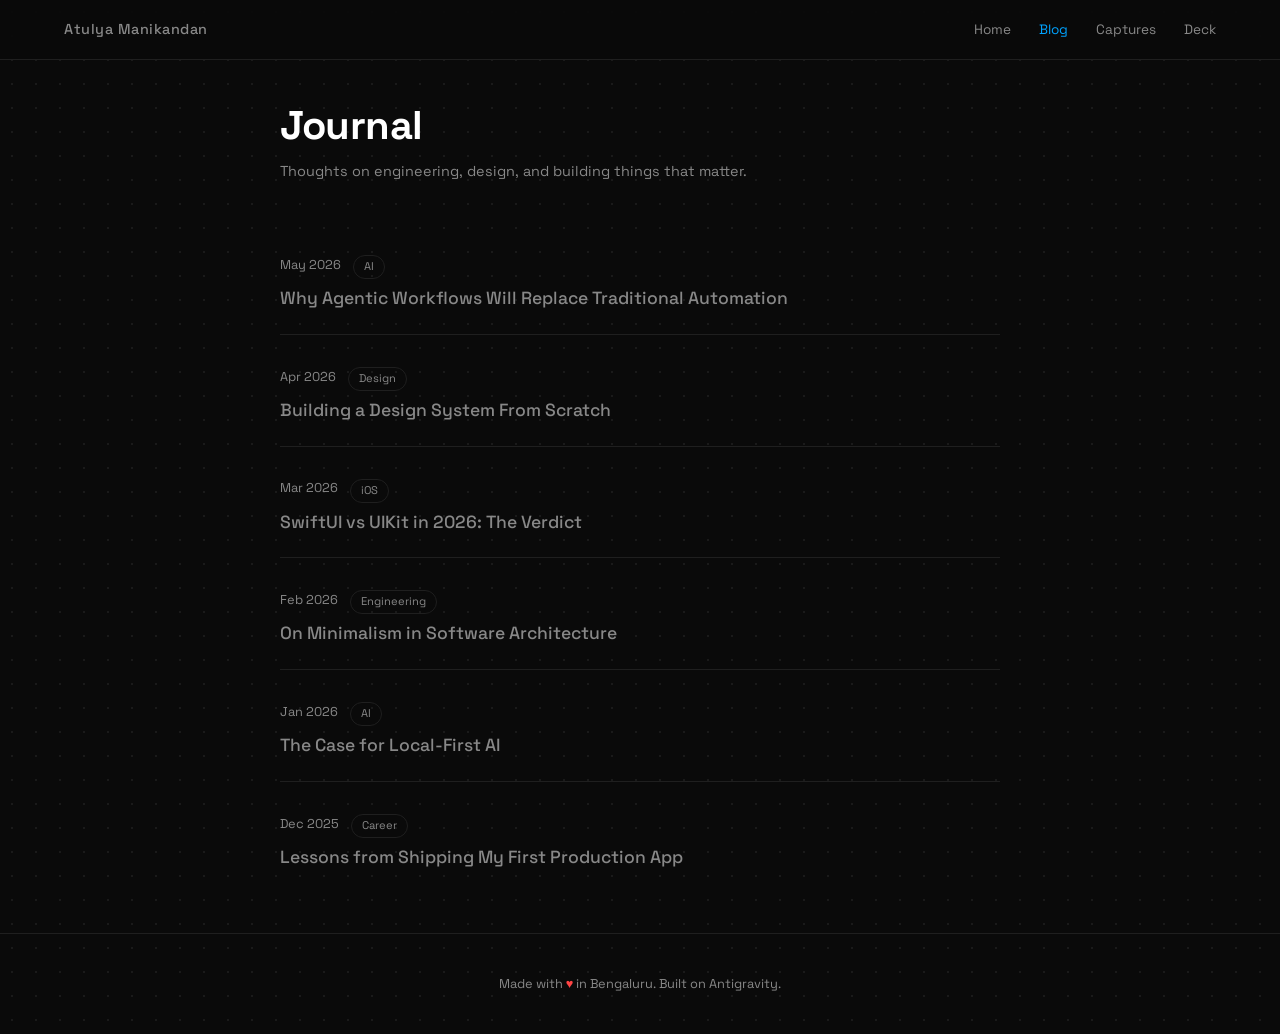
==== blog.html @ 11aae981 "feat: complete initial dark minimalist portfolio setup with vercel config" ====
<!DOCTYPE html>
<html lang="en">
<head>
  <meta charset="UTF-8">
  <meta name="viewport" content="width=device-width, initial-scale=1.0">
  <meta name="color-scheme" content="dark">
  <meta name="view-transition" content="same-origin">
  <meta name="description" content="Technical journal and engineering thoughts">
  <title>Blog — Portfolio</title>
  <link rel="preconnect" href="https://fonts.googleapis.com">
  <link rel="preconnect" href="https://fonts.gstatic.com" crossorigin>
  <link href="https://fonts.googleapis.com/css2?family=Space+Grotesk:wght@300;400;500;600;700&display=swap" rel="stylesheet">
  <link rel="stylesheet" href="css/style.css">
</head>
<body>

  <nav class="site-nav">
    <div class="nav-inner">
      <a href="index.html" class="nav-brand">Atulya Manikandan</a>
      <div class="nav-links">
        <a href="index.html">Home</a>
        <a href="blog.html" class="active">Blog</a>
        <a href="captures.html">Captures</a>
        <a href="deck.html">Deck</a>
      </div>
    </div>
  </nav>

  <main class="page-container">
    <div class="blog-index fade-in">
      <h1 class="page-title">Journal</h1>
      <p class="page-subtitle">Thoughts on engineering, design, and building things that matter.</p>

      <a href="#" class="blog-entry">
        <div class="blog-entry-meta">
          <span class="blog-date">May 2026</span>
          <span class="blog-tag">AI</span>
        </div>
        <h2 class="blog-title">Why Agentic Workflows Will Replace Traditional Automation</h2>
      </a>

      <a href="#" class="blog-entry">
        <div class="blog-entry-meta">
          <span class="blog-date">Apr 2026</span>
          <span class="blog-tag">Design</span>
        </div>
        <h2 class="blog-title">Building a Design System From Scratch</h2>
      </a>

      <a href="#" class="blog-entry">
        <div class="blog-entry-meta">
          <span class="blog-date">Mar 2026</span>
          <span class="blog-tag">iOS</span>
        </div>
        <h2 class="blog-title">SwiftUI vs UIKit in 2026: The Verdict</h2>
      </a>

      <a href="#" class="blog-entry">
        <div class="blog-entry-meta">
          <span class="blog-date">Feb 2026</span>
          <span class="blog-tag">Engineering</span>
        </div>
        <h2 class="blog-title">On Minimalism in Software Architecture</h2>
      </a>

      <a href="#" class="blog-entry">
        <div class="blog-entry-meta">
          <span class="blog-date">Jan 2026</span>
          <span class="blog-tag">AI</span>
        </div>
        <h2 class="blog-title">The Case for Local-First AI</h2>
      </a>

      <a href="#" class="blog-entry">
        <div class="blog-entry-meta">
          <span class="blog-date">Dec 2025</span>
          <span class="blog-tag">Career</span>
        </div>
        <h2 class="blog-title">Lessons from Shipping My First Production App</h2>
      </a>

    </div>
  </main>

  <footer class="site-footer">
    <p>Made with <span class="heart">♥</span> in Bengaluru. Built on Antigravity.</p>
  </footer>

  <script src="js/main.js"></script>
</body>
</html>
---- css/style.css ----
/* ============================================================
   PORTFOLIO DESIGN SYSTEM — style.css
   Dark minimalist portfolio. Space Grotesk. Bento layout.
   ============================================================ */

/* ── Google Fonts ──────────────────────────────────────────── */
@import url('https://fonts.googleapis.com/css2?family=Space+Grotesk:wght@300;400;500;600;700&display=swap');

/* ── Design Tokens (custom properties) ─────────────────────── */
:root {
  --bg:           #0A0A0A;
  --container-bg: #121212;
  --border:       #1F1F1F;
  --white:        #FFFFFF;
  --muted:        #888888;
  --accent:       #00A3FF;
  --font:         'Space Grotesk', sans-serif;
  --max-width:    1200px;
  --nav-height:   60px;
  --radius:       16px;
  --radius-sm:    12px;
}

/* ── Reset & Global ────────────────────────────────────────── */
*,
*::before,
*::after {
  margin: 0;
  padding: 0;
  box-sizing: border-box;
}

html {
  scroll-behavior: smooth;
  color-scheme: dark;
}

body {
  font-family: var(--font);
  background-color: var(--bg);
  color: var(--muted);
  line-height: 1.6;
  -webkit-font-smoothing: antialiased;
  -moz-osx-font-smoothing: grayscale;

  /* Dotted background pattern */
  background-image: radial-gradient(circle, #1A1A1A 1px, transparent 1px);
  background-size: 24px 24px;
}

a {
  text-decoration: none;
  color: inherit;
}

ul, ol {
  list-style: none;
}

img {
  max-width: 100%;
  display: block;
}

h1, h2, h3, h4, h5, h6 {
  color: var(--white);
  font-weight: 600;
  line-height: 1.3;
}

/* ── Custom Scrollbar ──────────────────────────────────────── */
::-webkit-scrollbar {
  width: 6px;
  height: 6px;
}

::-webkit-scrollbar-track {
  background: var(--bg);
}

::-webkit-scrollbar-thumb {
  background: var(--border);
  border-radius: 3px;
}

::-webkit-scrollbar-thumb:hover {
  background: var(--muted);
}

/* Firefox */
* {
  scrollbar-width: thin;
  scrollbar-color: var(--border) var(--bg);
}

/* ============================================================
   NAVIGATION (.site-nav)
   ============================================================ */
.site-nav {
  position: sticky;
  top: 0;
  z-index: 1000;
  background: rgba(10, 10, 10, 0.85);
  backdrop-filter: blur(20px);
  -webkit-backdrop-filter: blur(20px);
  border-bottom: 1px solid var(--border);
  height: var(--nav-height);
}

.site-nav .nav-inner {
  max-width: var(--max-width);
  margin: 0 auto;
  padding: 0 24px;
  display: flex;
  align-items: center;
  justify-content: space-between;
  height: 100%;
}

.site-nav .nav-brand {
  font-size: 0.9rem;
  font-weight: 500;
  color: var(--muted);
  letter-spacing: 0.5px;
}

.site-nav .nav-brand span {
  color: var(--accent);
}

.site-nav .nav-links {
  display: flex;
  align-items: center;
  gap: 28px;
}

.site-nav .nav-links a {
  font-size: 0.85rem;
  font-weight: 400;
  color: var(--muted);
  transition: color 0.3s ease;
}

.site-nav .nav-links a:hover {
  color: var(--white);
}

.site-nav .nav-links a.active {
  color: var(--accent);
}

/* ============================================================
   FOOTER (.site-footer)
   ============================================================ */
.site-footer {
  border-top: 1px solid var(--border);
  text-align: center;
  padding: 40px 24px;
  font-size: 0.8rem;
  color: var(--muted);
}

.site-footer .heart {
  color: #FF4444;
}

/* ============================================================
   PAGE CONTAINER (.page-container)
   ============================================================ */
.page-container {
  max-width: var(--max-width);
  margin: 0 auto;
  padding: 40px 24px;
  min-height: calc(100vh - var(--nav-height) - 120px);
}

/* ============================================================
   BENTO GRID SYSTEM (.bento-grid)
   ============================================================ */
.bento-grid {
  display: grid;
  grid-template-columns: repeat(2, 1fr);
  gap: 16px;
}


.bento-box {
  background: var(--container-bg);
  border: 1px solid var(--border);
  border-radius: var(--radius);
  padding: 32px;
  transition: border-color 0.3s ease;
}

.bento-box:hover {
  border-color: #2A2A2A;
}

.bento-box.span-2 {
  grid-column: span 2;
}

/* ============================================================
   STATUS WIDGET (.status-widget)
   ============================================================ */
.status-widget {
  display: flex;
  align-items: center;
  gap: 12px;
}

.status-widget .status-dot,
.status-widget .pulse-dot {
  width: 8px;
  height: 8px;
  border-radius: 50%;
  background: var(--accent);
  animation: pulse 2s ease-in-out infinite;
  flex-shrink: 0;
}

.status-label {
  display: block;
  font-size: 0.7rem;
  color: var(--muted);
  text-transform: uppercase;
  letter-spacing: 1px;
  margin-top: 16px;
  font-weight: 500;
}

.status-widget .status-text {
  color: var(--white);
  font-weight: 500;
  font-size: 0.9rem;
}

/* ============================================================
   TIMELINE (.timeline)
   ============================================================ */
.timeline {
  position: relative;
  padding-left: 28px;
}

.timeline::before {
  content: '';
  position: absolute;
  left: 8px;
  top: 0;
  bottom: 0;
  width: 1px;
  background: var(--border);
}

.timeline-entry {
  position: relative;
  padding-bottom: 28px;
}

.timeline-entry:last-child {
  padding-bottom: 0;
}

.timeline-entry::before {
  content: '';
  position: absolute;
  left: -24px;
  top: 6px;
  width: 6px;
  height: 6px;
  border-radius: 50%;
  background: var(--border);
  border: 1.5px solid var(--muted);
}

.timeline-entry .timeline-date {
  font-size: 0.75rem;
  color: var(--muted);
  font-weight: 400;
  margin-bottom: 4px;
}

.timeline-entry .timeline-title {
  font-size: 0.95rem;
  color: var(--white);
  font-weight: 500;
}

.timeline-entry .timeline-subtitle {
  font-size: 0.85rem;
  color: var(--muted);
  margin-top: 2px;
}

.timeline-entry .timeline-link {
  color: var(--accent);
  font-size: 0.85rem;
  font-weight: 500;
  transition: opacity 0.3s ease;
}

.timeline-entry .timeline-link:hover {
  opacity: 0.75;
}

.timeline-icon {
  font-size: 0.85rem;
  margin-left: 4px;
}

.timeline-date {
  display: block;
}

.timeline-content {
  display: flex;
  flex-direction: column;
  gap: 2px;
}

/* ============================================================
   CAROUSEL (.carousel-container)
   ============================================================ */
.carousel-container {
  position: relative;
  overflow: hidden;
}

.carousel-track {
  display: flex;
  gap: 16px;
  overflow-x: auto;
  scroll-snap-type: x mandatory;
  -ms-overflow-style: none;
  scrollbar-width: none;
  cursor: grab;
}

.carousel-track.active {
  cursor: grabbing;
  user-select: none;
}

.carousel-track::-webkit-scrollbar {
  display: none;
}

.carousel-item {
  scroll-snap-align: start;
  min-width: 300px;
  flex-shrink: 0;
}

/* Edge fade gradients */
.carousel-container::before,
.carousel-container::after {
  content: '';
  position: absolute;
  top: 0;
  bottom: 0;
  width: 40px;
  z-index: 2;
  pointer-events: none;
}

.carousel-container::before {
  left: 0;
  background: linear-gradient(to right, var(--container-bg), transparent);
}

.carousel-container::after {
  right: 0;
  background: linear-gradient(to left, var(--container-bg), transparent);
}

/* Bento box headings */
.bento-box h3 {
  font-size: 0.85rem;
  font-weight: 500;
  color: var(--muted);
  text-transform: uppercase;
  letter-spacing: 1px;
  margin-bottom: 20px;
}

/* ============================================================
   SPOTIFY TICKER (.spotify-ticker)
   ============================================================ */
.spotify-ticker {
  overflow: hidden;
  width: 100%;
}

.spotify-ticker-inner,
.ticker-track {
  display: flex;
  gap: 48px;
  animation: ticker 30s linear infinite;
  width: max-content;
}

.spotify-section {
  overflow: hidden;
}

.spotify-header {
  font-size: 0.8rem;
  color: var(--muted);
  font-weight: 500;
  margin-bottom: 16px;
  display: flex;
  align-items: center;
  gap: 8px;
}

.spotify-icon {
  color: var(--accent);
  font-size: 1rem;
}

.spotify-track,
.ticker-item {
  flex-shrink: 0;
  display: flex;
  align-items: center;
  gap: 12px;
}

.spotify-track .track-name,
.ticker-item .track-name {
  color: var(--white);
  font-weight: 500;
  font-size: 0.85rem;
  white-space: nowrap;
}

.spotify-track .track-artist,
.ticker-item .track-artist {
  color: var(--muted);
  font-size: 0.8rem;
  white-space: nowrap;
}

/* Audio equalizer bars */
.audio-bars {
  display: flex;
  align-items: flex-end;
  gap: 2px;
  height: 16px;
}

.audio-bars span,
.audio-bars .bar {
  width: 2px;
  background: var(--accent);
  border-radius: 1px;
  animation: equalize 0.8s ease-in-out infinite alternate;
}

.audio-bars span:nth-child(1),
.audio-bars .bar:nth-child(1) {
  height: 8px;
  animation-delay: 0s;
}

.audio-bars span:nth-child(2),
.audio-bars .bar:nth-child(2) {
  height: 16px;
  animation-delay: 0.2s;
}

.audio-bars span:nth-child(3),
.audio-bars .bar:nth-child(3) {
  height: 10px;
  animation-delay: 0.4s;
}

/* ============================================================
   BLOG STYLES (.blog-index)
   ============================================================ */
.blog-index {
  max-width: 720px;
  margin: 0 auto;
}

.blog-entry {
  display: block;
  padding: 24px 0;
  border-bottom: 1px solid var(--border);
  transition: transform 0.2s ease;
}

.blog-entry:last-child {
  border-bottom: none;
}

.blog-entry:hover {
  transform: translateX(4px);
}

.blog-entry-meta {
  display: flex;
  align-items: center;
  gap: 12px;
  margin-bottom: 8px;
}

.blog-entry .blog-title {
  font-size: 1.1rem;
  font-weight: 500;
  color: var(--muted);
  transition: color 0.3s ease;
}

.blog-entry .blog-title:hover {
  color: var(--white);
}

.blog-entry .blog-date {
  font-size: 0.8rem;
  color: var(--muted);
  margin-top: 4px;
}

.blog-tag {
  display: inline-block;
  border: 1px solid var(--border);
  border-radius: 999px;
  padding: 2px 10px;
  font-size: 0.7rem;
  color: var(--muted);
  margin-top: 8px;
  margin-right: 6px;
}

/* ============================================================
   CAPTURES GALLERY (.captures-grid)
   ============================================================ */
.captures-grid {
  columns: 3;
  column-gap: 16px;
}

.capture-item {
  break-inside: avoid;
  margin-bottom: 16px;
  position: relative;
  overflow: hidden;
  border-radius: var(--radius-sm);
}

.capture-item img {
  width: 100%;
  display: block;
  transition: transform 0.5s ease;
}

.capture-item:hover img {
  transform: scale(1.03);
}

.capture-overlay {
  position: absolute;
  bottom: 0;
  left: 0;
  right: 0;
  padding: 16px 20px;
  background: linear-gradient(to top, rgba(0, 0, 0, 0.85), transparent);
  opacity: 0;
  transition: opacity 0.4s ease;
}

.capture-item:hover .capture-overlay {
  opacity: 1;
}

.capture-overlay .capture-caption {
  color: var(--white);
  font-size: 0.85rem;
  font-weight: 500;
  font-style: italic;
  margin-bottom: 8px;
}

.capture-overlay .capture-meta {
  display: flex;
  flex-direction: column;
  gap: 2px;
}

.capture-overlay .capture-camera,
.capture-overlay .capture-settings {
  color: var(--muted);
  font-size: 0.7rem;
  font-style: normal;
}

/* ============================================================
   DECK GRID (.deck-grid)
   ============================================================ */
.deck-grid {
  display: grid;
  grid-template-columns: repeat(auto-fill, minmax(340px, 1fr));
  gap: 16px;
}

.deck-item {
  background: var(--container-bg);
  border: 1px solid var(--border);
  border-radius: var(--radius);
  overflow: hidden;
  transition: border-color 0.3s ease;
}

.deck-item:hover {
  border-color: #2A2A2A;
}

.deck-image-wrapper {
  background: var(--bg);
  display: flex;
  align-items: center;
  justify-content: center;
  padding: 24px;
  aspect-ratio: 4 / 3;
  overflow: hidden;
}

.deck-image {
  width: 100%;
  height: 100%;
  object-fit: contain;
  display: block;
  transition: transform 0.5s ease;
}

.deck-item:hover .deck-image {
  transform: scale(1.05);
}

.deck-info {
  padding: 24px;
}

.deck-info .deck-name {
  color: var(--white);
  font-weight: 600;
  font-size: 1rem;
}

.deck-info .deck-specs {
  color: var(--muted);
  font-size: 0.8rem;
  margin-top: 8px;
  line-height: 1.5;
}

.deck-info .deck-category {
  display: inline-block;
  color: var(--accent);
  text-transform: uppercase;
  letter-spacing: 1px;
  font-size: 0.65rem;
  font-weight: 600;
  margin-bottom: 8px;
}

/* ============================================================
   ANIMATIONS (@keyframes)
   ============================================================ */
@keyframes pulse {
  0%, 100% {
    transform: scale(1);
    opacity: 1;
  }
  50% {
    transform: scale(1.5);
    opacity: 0.5;
  }
}

@keyframes ticker {
  0% {
    transform: translateX(0);
  }
  100% {
    transform: translateX(-50%);
  }
}

@keyframes equalize {
  0% {
    height: 4px;
  }
  100% {
    height: 16px;
  }
}

@keyframes fadeInUp {
  from {
    opacity: 0;
    transform: translateY(20px);
  }
  to {
    opacity: 1;
    transform: translateY(0);
  }
}

@keyframes fade-out {
  from { opacity: 1; }
  to   { opacity: 0; }
}

@keyframes fade-in {
  from { opacity: 0; }
  to   { opacity: 1; }
}

/* ── Intro section ─────────────────────────────────────────── */
.intro-content {
  display: flex;
  justify-content: space-between;
  align-items: center;
  gap: 32px;
}

.intro-text {
  flex: 1;
}

.intro-avatar {
  flex-shrink: 0;
  position: relative;
}

.intro-avatar img {
  width: 130px;
  height: 130px;
  border-radius: 50%;
  object-fit: cover;
  border: 2px solid var(--border);
  background-color: var(--bg);
  transition: transform 0.4s cubic-bezier(0.16, 1, 0.3, 1), border-color 0.4s ease, box-shadow 0.4s ease;
  box-shadow: 0 0 0 0px rgba(0, 163, 255, 0);
}

.intro-avatar:hover img {
  transform: scale(1.05);
  border-color: var(--accent);
  box-shadow: 0 0 20px 2px rgba(0, 163, 255, 0.2);
}

.greeting {
  font-size: 1rem;
  color: var(--muted);
  font-weight: 400;
  margin-bottom: 4px;
}

.intro-name {
  font-size: 3rem;
  font-weight: 700;
  color: var(--white);
  margin-bottom: 16px;
  letter-spacing: -1px;
}

.intro-bio {
  font-size: 1rem;
  color: var(--muted);
  line-height: 1.7;
  max-width: 540px;
}

/* ── Page titles ───────────────────────────────────────────── */
.page-title {
  font-size: 2.5rem;
  font-weight: 700;
  color: var(--white);
  margin-bottom: 8px;
  letter-spacing: -0.5px;
}

.page-subtitle {
  font-size: 0.9rem;
  color: var(--muted);
  margin-bottom: 40px;
}

/* ── View all link ─────────────────────────────────────────── */
.view-all-link {
  display: inline-block;
  font-size: 0.8rem;
  color: var(--accent);
  font-weight: 500;
  margin-top: 16px;
  transition: opacity 0.3s ease;
}

.view-all-link:hover {
  opacity: 0.7;
}

/* ── Captures header ───────────────────────────────────────── */
.captures-header,
.deck-header {
  margin-bottom: 8px;
}

/* ── Carousel images ───────────────────────────────────────── */
.carousel-item img {
  border-radius: var(--radius-sm);
  height: 200px;
  width: 300px;
  object-fit: cover;
}

/* ── Mobile Nav Toggle ─────────────────────────────────────── */
.nav-toggle {
  display: none;
  flex-direction: column;
  gap: 4px;
  background: none;
  border: none;
  cursor: pointer;
  padding: 8px;
}

.nav-toggle span {
  display: block;
  width: 18px;
  height: 2px;
  background: var(--muted);
  transition: all 0.3s ease;
}

/* ── Page transition fallback ──────────────────────────────── */
.page-transition-out {
  opacity: 0;
  transition: opacity 0.3s ease;
}

/* ── Fade-in utility class ─────────────────────────────────── */
.fade-in {
  opacity: 0;
  animation: fadeInUp 0.6s ease forwards;
}

.fade-in:nth-child(1)  { animation-delay: 0.05s; }
.fade-in:nth-child(2)  { animation-delay: 0.10s; }
.fade-in:nth-child(3)  { animation-delay: 0.15s; }
.fade-in:nth-child(4)  { animation-delay: 0.20s; }
.fade-in:nth-child(5)  { animation-delay: 0.25s; }
.fade-in:nth-child(6)  { animation-delay: 0.30s; }
.fade-in:nth-child(7)  { animation-delay: 0.35s; }
.fade-in:nth-child(8)  { animation-delay: 0.40s; }
.fade-in:nth-child(9)  { animation-delay: 0.45s; }
.fade-in:nth-child(10) { animation-delay: 0.50s; }

/* ============================================================
   VIEW TRANSITIONS (cross-document)
   ============================================================ */
@view-transition {
  navigation: auto;
}

::view-transition-old(root) {
  animation: fade-out 0.25s ease;
}

::view-transition-new(root) {
  animation: fade-in 0.25s ease;
}

/* ============================================================
   RESPONSIVE — Tablet (≤ 768px)
   ============================================================ */
@media (max-width: 768px) {
  .bento-grid {
    grid-template-columns: 1fr;
  }

  .bento-box.span-2 {
    grid-column: span 1;
  }

  .intro-content {
    flex-direction: column-reverse;
    align-items: flex-start;
    gap: 24px;
  }

  .intro-avatar img {
    width: 100px;
    height: 100px;
  }

  .page-container {
    padding: 28px 16px;
  }

  .captures-grid {
    columns: 2;
  }

  .deck-grid {
    grid-template-columns: 1fr;
  }

  .site-nav .nav-inner {
    padding: 0 16px;
  }

  .site-nav .nav-links {
    gap: 18px;
  }

  .site-nav .nav-links a {
    font-size: 0.8rem;
  }

  .carousel-item {
    min-width: 260px;
  }

  .intro-name {
    font-size: 2.2rem;
  }

  .page-title {
    font-size: 2rem;
  }

  .nav-toggle {
    display: flex;
  }

  .site-nav .nav-links {
    display: none;
    position: absolute;
    top: var(--nav-height);
    left: 0;
    right: 0;
    background: rgba(10, 10, 10, 0.95);
    backdrop-filter: blur(20px);
    -webkit-backdrop-filter: blur(20px);
    flex-direction: column;
    padding: 24px;
    gap: 20px;
    border-bottom: 1px solid var(--border);
  }

  .site-nav .nav-links.nav-open {
    display: flex;
  }
}

/* ============================================================
   RESPONSIVE — Mobile (≤ 480px)
   ============================================================ */
@media (max-width: 480px) {
  .page-container {
    padding: 20px 12px;
  }

  .bento-box {
    padding: 24px 20px;
  }

  .site-nav .nav-brand {
    font-size: 0.8rem;
  }

  .site-nav .nav-links {
    gap: 14px;
  }

  .site-nav .nav-links a {
    font-size: 0.75rem;
  }

  .captures-grid {
    columns: 1;
  }

  .blog-entry .blog-title {
    font-size: 1rem;
  }

  .site-footer {
    padding: 28px 16px;
    font-size: 0.75rem;
  }

  .carousel-item {
    min-width: 220px;
  }

  h1 { font-size: 1.5rem; }
  h2 { font-size: 1.2rem; }
}
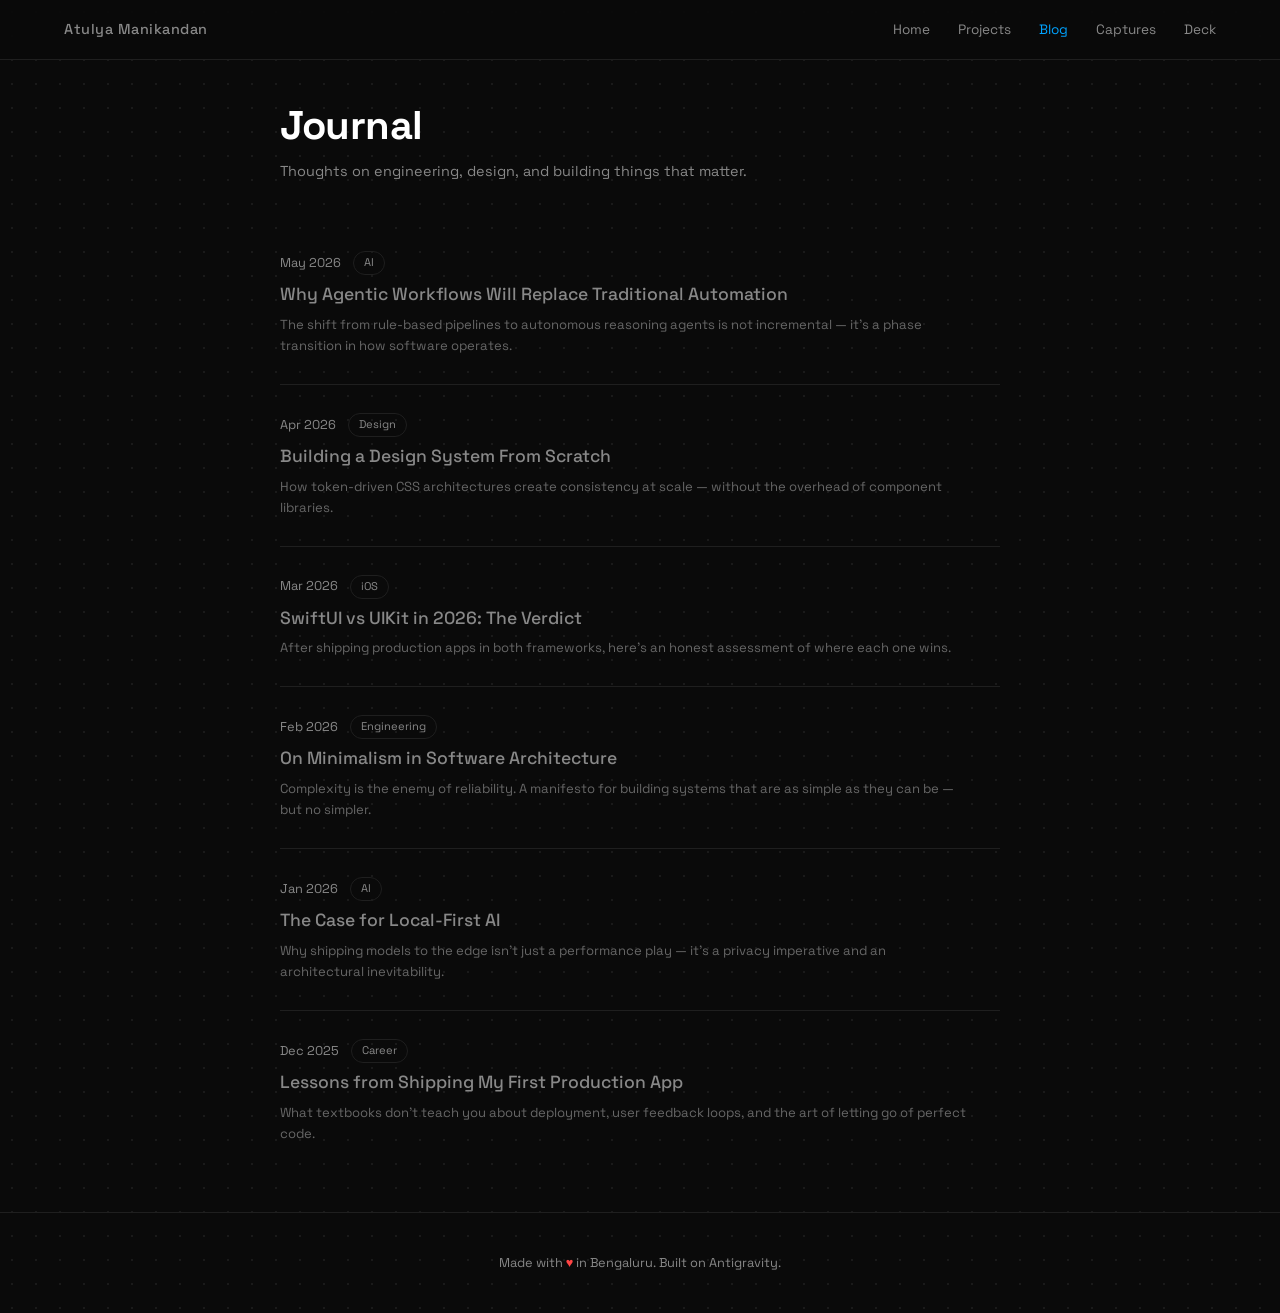
==== commit bfe63c35: "feat: add projects page and fix blog post click navigation" ====
--- a/blog.html
+++ b/blog.html
@@ -14,12 +14,13 @@
 </head>
 <body>
 
-  <nav class="site-nav">
+  <nav class="site-nav" aria-label="Main navigation">
     <div class="nav-inner">
       <a href="index.html" class="nav-brand">Atulya Manikandan</a>
       <div class="nav-links">
         <a href="index.html">Home</a>
-        <a href="blog.html" class="active">Blog</a>
+        <a href="projects.html">Projects</a>
+        <a href="blog.html" class="active" aria-current="page">Blog</a>
         <a href="captures.html">Captures</a>
         <a href="deck.html">Deck</a>
       </div>
@@ -27,59 +28,101 @@
   </nav>
 
   <main class="page-container">
-    <div class="blog-index fade-in">
+
+    <!-- ===== Blog Index View ===== -->
+    <div class="blog-index fade-in" id="blog-index-view">
       <h1 class="page-title">Journal</h1>
       <p class="page-subtitle">Thoughts on engineering, design, and building things that matter.</p>
 
-      <a href="#" class="blog-entry">
-        <div class="blog-entry-meta">
-          <span class="blog-date">May 2026</span>
-          <span class="blog-tag">AI</span>
+      <a href="#" class="blog-entry" data-article="agentic-workflows" id="entry-agentic-workflows">
+        <div class="blog-entry-inner">
+          <div class="blog-entry-meta">
+            <span class="blog-date">May 2026</span>
+            <span class="blog-tag">AI</span>
+          </div>
+          <h2 class="blog-title">Why Agentic Workflows Will Replace Traditional Automation</h2>
+          <p class="blog-excerpt">The shift from rule-based pipelines to autonomous reasoning agents is not incremental — it's a phase transition in how software operates.</p>
         </div>
-        <h2 class="blog-title">Why Agentic Workflows Will Replace Traditional Automation</h2>
+        <span class="blog-arrow" aria-hidden="true">→</span>
       </a>
 
-      <a href="#" class="blog-entry">
-        <div class="blog-entry-meta">
-          <span class="blog-date">Apr 2026</span>
-          <span class="blog-tag">Design</span>
+      <a href="#" class="blog-entry" data-article="design-system" id="entry-design-system">
+        <div class="blog-entry-inner">
+          <div class="blog-entry-meta">
+            <span class="blog-date">Apr 2026</span>
+            <span class="blog-tag">Design</span>
+          </div>
+          <h2 class="blog-title">Building a Design System From Scratch</h2>
+          <p class="blog-excerpt">How token-driven CSS architectures create consistency at scale — without the overhead of component libraries.</p>
         </div>
-        <h2 class="blog-title">Building a Design System From Scratch</h2>
+        <span class="blog-arrow" aria-hidden="true">→</span>
       </a>
 
-      <a href="#" class="blog-entry">
-        <div class="blog-entry-meta">
-          <span class="blog-date">Mar 2026</span>
-          <span class="blog-tag">iOS</span>
+      <a href="#" class="blog-entry" data-article="swiftui-uikit" id="entry-swiftui-uikit">
+        <div class="blog-entry-inner">
+          <div class="blog-entry-meta">
+            <span class="blog-date">Mar 2026</span>
+            <span class="blog-tag">iOS</span>
+          </div>
+          <h2 class="blog-title">SwiftUI vs UIKit in 2026: The Verdict</h2>
+          <p class="blog-excerpt">After shipping production apps in both frameworks, here's an honest assessment of where each one wins.</p>
         </div>
-        <h2 class="blog-title">SwiftUI vs UIKit in 2026: The Verdict</h2>
+        <span class="blog-arrow" aria-hidden="true">→</span>
       </a>
 
-      <a href="#" class="blog-entry">
-        <div class="blog-entry-meta">
-          <span class="blog-date">Feb 2026</span>
-          <span class="blog-tag">Engineering</span>
+      <a href="#" class="blog-entry" data-article="minimalism-arch" id="entry-minimalism-arch">
+        <div class="blog-entry-inner">
+          <div class="blog-entry-meta">
+            <span class="blog-date">Feb 2026</span>
+            <span class="blog-tag">Engineering</span>
+          </div>
+          <h2 class="blog-title">On Minimalism in Software Architecture</h2>
+          <p class="blog-excerpt">Complexity is the enemy of reliability. A manifesto for building systems that are as simple as they can be — but no simpler.</p>
         </div>
-        <h2 class="blog-title">On Minimalism in Software Architecture</h2>
+        <span class="blog-arrow" aria-hidden="true">→</span>
       </a>
 
-      <a href="#" class="blog-entry">
-        <div class="blog-entry-meta">
-          <span class="blog-date">Jan 2026</span>
-          <span class="blog-tag">AI</span>
+      <a href="#" class="blog-entry" data-article="local-first-ai" id="entry-local-first-ai">
+        <div class="blog-entry-inner">
+          <div class="blog-entry-meta">
+            <span class="blog-date">Jan 2026</span>
+            <span class="blog-tag">AI</span>
+          </div>
+          <h2 class="blog-title">The Case for Local-First AI</h2>
+          <p class="blog-excerpt">Why shipping models to the edge isn't just a performance play — it's a privacy imperative and an architectural inevitability.</p>
         </div>
-        <h2 class="blog-title">The Case for Local-First AI</h2>
+        <span class="blog-arrow" aria-hidden="true">→</span>
       </a>
 
-      <a href="#" class="blog-entry">
-        <div class="blog-entry-meta">
-          <span class="blog-date">Dec 2025</span>
-          <span class="blog-tag">Career</span>
+      <a href="#" class="blog-entry" data-article="first-production-app" id="entry-first-production-app">
+        <div class="blog-entry-inner">
+          <div class="blog-entry-meta">
+            <span class="blog-date">Dec 2025</span>
+            <span class="blog-tag">Career</span>
+          </div>
+          <h2 class="blog-title">Lessons from Shipping My First Production App</h2>
+          <p class="blog-excerpt">What textbooks don't teach you about deployment, user feedback loops, and the art of letting go of perfect code.</p>
         </div>
-        <h2 class="blog-title">Lessons from Shipping My First Production App</h2>
+        <span class="blog-arrow" aria-hidden="true">→</span>
       </a>
 
     </div>
+
+    <!-- ===== Single Article View (hidden by default) ===== -->
+    <div class="article-view" id="article-view" style="display: none;">
+      <div class="article-view-inner fade-in">
+        <a href="#" class="article-back-link" id="article-back-link">← Back to Articles</a>
+        <div class="article-header">
+          <div class="article-meta">
+            <span class="article-date" id="article-date"></span>
+            <span class="article-tag-single" id="article-tag"></span>
+          </div>
+          <h1 class="article-title" id="article-title"></h1>
+        </div>
+        <div class="article-body" id="article-body"></div>
+      </div>
+    </div>
+
   </main>
 
   <footer class="site-footer">
--- a/css/style.css
+++ b/css/style.css
@@ -477,28 +477,13 @@
 }
 
 /* ============================================================
-   BLOG STYLES (.blog-index)
+   BLOG STYLES (.blog-index) — base styles
    ============================================================ */
 .blog-index {
   max-width: 720px;
   margin: 0 auto;
 }
 
-.blog-entry {
-  display: block;
-  padding: 24px 0;
-  border-bottom: 1px solid var(--border);
-  transition: transform 0.2s ease;
-}
-
-.blog-entry:last-child {
-  border-bottom: none;
-}
-
-.blog-entry:hover {
-  transform: translateX(4px);
-}
-
 .blog-entry-meta {
   display: flex;
   align-items: center;
@@ -513,14 +498,9 @@
   transition: color 0.3s ease;
 }
 
-.blog-entry .blog-title:hover {
-  color: var(--white);
-}
-
 .blog-entry .blog-date {
   font-size: 0.8rem;
   color: var(--muted);
-  margin-top: 4px;
 }
 
 .blog-tag {
@@ -530,9 +510,8 @@
   padding: 2px 10px;
   font-size: 0.7rem;
   color: var(--muted);
-  margin-top: 8px;
-  margin-right: 6px;
-}
+}
+
 
 /* ============================================================
    CAPTURES GALLERY (.captures-grid)
@@ -859,6 +838,423 @@
 .fade-in:nth-child(8)  { animation-delay: 0.40s; }
 .fade-in:nth-child(9)  { animation-delay: 0.45s; }
 .fade-in:nth-child(10) { animation-delay: 0.50s; }
+
+/* ============================================================
+   PROJECTS PAGE (.projects-hero, .project-card)
+   ============================================================ */
+
+/* ── Hero ── */
+.projects-hero {
+  max-width: 720px;
+  margin: 0 auto 56px;
+}
+
+.projects-overline {
+  font-size: 0.7rem;
+  text-transform: uppercase;
+  letter-spacing: 2.5px;
+  color: var(--accent);
+  font-weight: 500;
+  margin-bottom: 16px;
+}
+
+.projects-title {
+  font-size: 3.2rem;
+  font-weight: 700;
+  letter-spacing: -1.5px;
+  line-height: 1.1;
+  margin-bottom: 16px;
+}
+
+.projects-subtitle {
+  font-size: 1rem;
+  color: var(--muted);
+  line-height: 1.7;
+  max-width: 600px;
+  margin-bottom: 0;
+}
+
+.projects-hero-rule {
+  width: 48px;
+  height: 1px;
+  background: var(--border);
+  margin-top: 32px;
+}
+
+/* ── Project Directory ── */
+.projects-directory {
+  max-width: 900px;
+  margin: 0 auto;
+  display: flex;
+  flex-direction: column;
+  gap: 24px;
+}
+
+/* ── Project Card ── */
+.project-card {
+  background: var(--container-bg);
+  border: 1px solid var(--border);
+  border-radius: var(--radius);
+  padding: 40px;
+  transition: border-color 0.4s ease, box-shadow 0.4s ease;
+  position: relative;
+}
+
+.project-card:hover {
+  border-color: #2A2A2A;
+  box-shadow: 0 0 40px rgba(0, 163, 255, 0.03);
+}
+
+/* ── Card Header ── */
+.project-card-header {
+  margin-bottom: 32px;
+  border-bottom: 1px solid var(--border);
+  padding-bottom: 28px;
+}
+
+.project-number {
+  font-size: 0.7rem;
+  font-weight: 600;
+  color: var(--accent);
+  letter-spacing: 1px;
+  margin-bottom: 16px;
+  font-variant-numeric: tabular-nums;
+}
+
+.project-meta-row {
+  display: flex;
+  align-items: flex-start;
+  justify-content: space-between;
+  flex-wrap: wrap;
+  gap: 16px;
+  margin-bottom: 12px;
+}
+
+.project-name {
+  font-size: 1.5rem;
+  font-weight: 600;
+  color: var(--white);
+  letter-spacing: -0.3px;
+  line-height: 1.3;
+}
+
+.project-subtitle {
+  font-size: 0.9rem;
+  color: var(--muted);
+  line-height: 1.6;
+  max-width: 640px;
+}
+
+/* ── Tech Tags ── */
+.project-tags {
+  display: flex;
+  flex-wrap: wrap;
+  gap: 6px;
+  align-items: center;
+}
+
+.project-tag {
+  display: inline-block;
+  font-size: 0.65rem;
+  font-weight: 500;
+  color: var(--muted);
+  border: 1px solid var(--border);
+  border-radius: 999px;
+  padding: 3px 10px;
+  letter-spacing: 0.3px;
+  white-space: nowrap;
+  transition: border-color 0.3s ease, color 0.3s ease;
+}
+
+.project-card:hover .project-tag {
+  border-color: #333;
+}
+
+/* ── Case Study Blocks ── */
+.project-case-study {
+  display: grid;
+  grid-template-columns: 1fr;
+  gap: 24px;
+}
+
+.case-study-block {
+  padding-left: 20px;
+  border-left: 2px solid var(--border);
+  transition: border-color 0.3s ease;
+}
+
+.project-card:hover .case-study-block {
+  border-left-color: #2A2A2A;
+}
+
+.case-study-label {
+  font-size: 0.7rem;
+  font-weight: 600;
+  color: var(--accent);
+  text-transform: uppercase;
+  letter-spacing: 1.5px;
+  margin-bottom: 8px;
+}
+
+.case-study-text {
+  font-size: 0.88rem;
+  color: var(--muted);
+  line-height: 1.7;
+}
+
+/* ── Metrics Row ── */
+.metrics-row {
+  display: flex;
+  gap: 40px;
+  flex-wrap: wrap;
+}
+
+.metric-item {
+  display: flex;
+  flex-direction: column;
+  gap: 4px;
+}
+
+.metric-value {
+  font-size: 1.8rem;
+  font-weight: 700;
+  color: var(--white);
+  letter-spacing: -0.5px;
+  line-height: 1;
+}
+
+.metric-label {
+  font-size: 0.72rem;
+  color: var(--muted);
+  text-transform: uppercase;
+  letter-spacing: 0.8px;
+  font-weight: 400;
+}
+
+/* ============================================================
+   BLOG ENHANCEMENTS (hover states, article view)
+   ============================================================ */
+
+/* ── Blog Entry Hover (micro-arrow + border shift) ── */
+.blog-entry {
+  display: flex;
+  align-items: center;
+  justify-content: space-between;
+  padding: 28px 0;
+  border-bottom: 1px solid var(--border);
+  transition: transform 0.25s ease, border-color 0.3s ease;
+  cursor: pointer;
+  gap: 16px;
+}
+
+.blog-entry:last-child {
+  border-bottom: none;
+}
+
+.blog-entry:hover {
+  transform: translateX(4px);
+  border-bottom-color: #333;
+}
+
+.blog-entry-inner {
+  flex: 1;
+  min-width: 0;
+}
+
+.blog-excerpt {
+  font-size: 0.82rem;
+  color: #666;
+  line-height: 1.6;
+  margin-top: 8px;
+  transition: color 0.3s ease;
+}
+
+.blog-entry:hover .blog-excerpt {
+  color: var(--muted);
+}
+
+.blog-entry:hover .blog-title {
+  color: var(--white);
+}
+
+.blog-arrow {
+  font-size: 1.1rem;
+  color: var(--accent);
+  opacity: 0;
+  transform: translateX(-8px);
+  transition: opacity 0.3s ease, transform 0.3s ease;
+  flex-shrink: 0;
+}
+
+.blog-entry:hover .blog-arrow {
+  opacity: 1;
+  transform: translateX(0);
+}
+
+/* ── Article View (full-bleed reading layout) ── */
+.article-view {
+  max-width: 720px;
+  margin: 0 auto;
+}
+
+.article-view-inner {
+  opacity: 0;
+  animation: fadeInUp 0.5s ease forwards;
+}
+
+.article-back-link {
+  display: inline-block;
+  font-size: 0.8rem;
+  color: var(--muted);
+  font-weight: 500;
+  margin-bottom: 40px;
+  transition: color 0.3s ease;
+  letter-spacing: 0.3px;
+}
+
+.article-back-link:hover {
+  color: var(--accent);
+}
+
+.article-header {
+  margin-bottom: 48px;
+  border-bottom: 1px solid var(--border);
+  padding-bottom: 32px;
+}
+
+.article-meta {
+  display: flex;
+  align-items: center;
+  gap: 12px;
+  margin-bottom: 20px;
+}
+
+.article-date {
+  font-size: 0.8rem;
+  color: var(--muted);
+}
+
+.article-tag-single {
+  display: inline-block;
+  border: 1px solid var(--border);
+  border-radius: 999px;
+  padding: 2px 10px;
+  font-size: 0.7rem;
+  color: var(--accent);
+  font-weight: 500;
+}
+
+.article-title {
+  font-size: 2.4rem;
+  font-weight: 700;
+  color: var(--white);
+  letter-spacing: -0.8px;
+  line-height: 1.2;
+}
+
+/* ── Article Body Typography ── */
+.article-body {
+  font-size: 0.95rem;
+  color: #999;
+  line-height: 1.85;
+}
+
+.article-body h2 {
+  font-size: 1.4rem;
+  font-weight: 600;
+  color: var(--white);
+  margin-top: 48px;
+  margin-bottom: 16px;
+  letter-spacing: -0.3px;
+}
+
+.article-body h3 {
+  font-size: 1.1rem;
+  font-weight: 600;
+  color: var(--white);
+  margin-top: 36px;
+  margin-bottom: 12px;
+}
+
+.article-body p {
+  margin-bottom: 20px;
+}
+
+.article-body strong {
+  color: var(--white);
+  font-weight: 600;
+}
+
+.article-body em {
+  font-style: italic;
+  color: #aaa;
+}
+
+.article-body ul,
+.article-body ol {
+  list-style: none;
+  padding-left: 0;
+  margin-bottom: 20px;
+}
+
+.article-body li {
+  position: relative;
+  padding-left: 20px;
+  margin-bottom: 8px;
+}
+
+.article-body li::before {
+  content: '—';
+  position: absolute;
+  left: 0;
+  color: var(--accent);
+  font-weight: 600;
+}
+
+.article-body blockquote {
+  border-left: 2px solid var(--accent);
+  padding: 16px 24px;
+  margin: 28px 0;
+  background: rgba(0, 163, 255, 0.03);
+  border-radius: 0 var(--radius-sm) var(--radius-sm) 0;
+  font-style: italic;
+  color: #bbb;
+}
+
+/* ── Code Blocks (obsidian backdrop) ── */
+.article-body pre {
+  background: #0D0D0D;
+  border: 1px solid var(--border);
+  border-radius: var(--radius-sm);
+  padding: 24px;
+  margin: 24px 0;
+  overflow-x: auto;
+  font-size: 0.82rem;
+  line-height: 1.7;
+}
+
+.article-body code {
+  font-family: 'SF Mono', 'Fira Code', 'Cascadia Code', monospace;
+  font-size: 0.82rem;
+  color: #ccc;
+}
+
+.article-body p code,
+.article-body li code {
+  background: #1a1a1a;
+  border: 1px solid var(--border);
+  padding: 2px 6px;
+  border-radius: 4px;
+  font-size: 0.8rem;
+  color: var(--accent);
+}
+
+.article-body hr {
+  border: none;
+  height: 1px;
+  background: var(--border);
+  margin: 40px 0;
+}
 
 /* ============================================================
    VIEW TRANSITIONS (cross-document)
@@ -956,6 +1352,33 @@
   .site-nav .nav-links.nav-open {
     display: flex;
   }
+
+  /* Projects page — tablet */
+  .projects-title {
+    font-size: 2.4rem;
+  }
+
+  .project-card {
+    padding: 28px;
+  }
+
+  .project-meta-row {
+    flex-direction: column;
+    gap: 12px;
+  }
+
+  .metric-value {
+    font-size: 1.5rem;
+  }
+
+  .metrics-row {
+    gap: 28px;
+  }
+
+  /* Article view — tablet */
+  .article-title {
+    font-size: 1.8rem;
+  }
 }
 
 /* ============================================================
@@ -1001,4 +1424,44 @@
 
   h1 { font-size: 1.5rem; }
   h2 { font-size: 1.2rem; }
-}
+
+  /* Projects page — mobile */
+  .projects-title {
+    font-size: 1.8rem;
+  }
+
+  .projects-hero {
+    margin-bottom: 36px;
+  }
+
+  .project-card {
+    padding: 20px;
+  }
+
+  .project-name {
+    font-size: 1.2rem;
+  }
+
+  .metric-value {
+    font-size: 1.3rem;
+  }
+
+  .case-study-block {
+    padding-left: 14px;
+  }
+
+  /* Article view — mobile */
+  .article-title {
+    font-size: 1.5rem;
+  }
+
+  .article-header {
+    margin-bottom: 32px;
+    padding-bottom: 24px;
+  }
+
+  .article-body pre {
+    padding: 16px;
+    font-size: 0.75rem;
+  }
+}
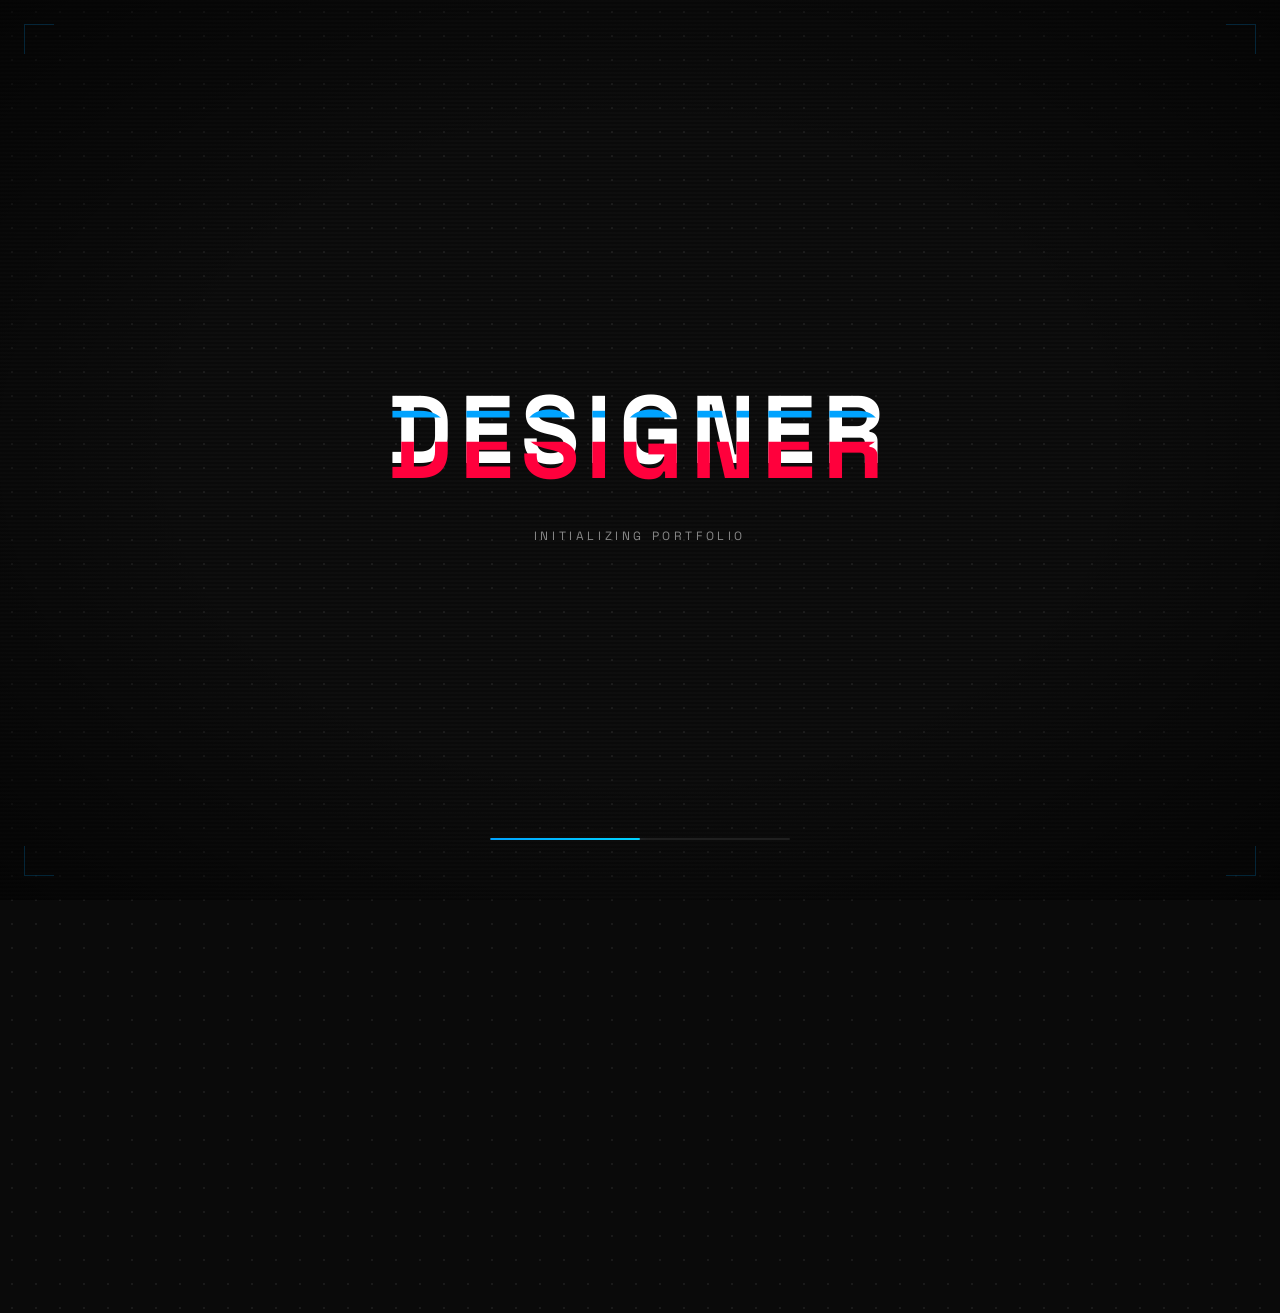
==== commit f6bfae6b: "feat: add futuristic loading screen with cycling identity words" ====
--- a/blog.html
+++ b/blog.html
@@ -12,7 +12,22 @@
   <link href="https://fonts.googleapis.com/css2?family=Space+Grotesk:wght@300;400;500;600;700&display=swap" rel="stylesheet">
   <link rel="stylesheet" href="css/style.css">
 </head>
-<body>
+<body class="loading">
+
+  <!-- ===== Loading Screen ===== -->
+  <div class="loader-overlay" id="loader-overlay" aria-hidden="true">
+    <div class="loader-corner loader-corner--tl"></div>
+    <div class="loader-corner loader-corner--tr"></div>
+    <div class="loader-corner loader-corner--bl"></div>
+    <div class="loader-corner loader-corner--br"></div>
+    <div class="loader-word-container">
+      <span class="loader-word" data-text=""></span>
+    </div>
+    <p class="loader-subtext">Initializing Portfolio</p>
+    <div class="loader-progress-track">
+      <div class="loader-progress-bar"></div>
+    </div>
+  </div>
 
   <nav class="site-nav" aria-label="Main navigation">
     <div class="nav-inner">
--- a/css/style.css
+++ b/css/style.css
@@ -1465,3 +1465,229 @@
     font-size: 0.75rem;
   }
 }
+
+
+/* ============================================================
+   LOADING SCREEN
+   Futuristic intro loader with cycling identity words,
+   scanline overlay, glitch text, and wipe-to-reveal.
+   ============================================================ */
+
+/* ── Overlay ────────────────────────────────────────────────── */
+.loader-overlay {
+  position: fixed;
+  inset: 0;
+  z-index: 99999;
+  display: flex;
+  flex-direction: column;
+  align-items: center;
+  justify-content: center;
+  background: var(--bg);
+  background-image: radial-gradient(circle, #1A1A1A 1px, transparent 1px);
+  background-size: 24px 24px;
+  overflow: hidden;
+  transition: clip-path 0.8s cubic-bezier(0.77, 0, 0.175, 1),
+              opacity 0.4s 0.6s ease;
+}
+
+/* Scanline texture over the loader */
+.loader-overlay::before {
+  content: '';
+  position: absolute;
+  inset: 0;
+  background: repeating-linear-gradient(
+    0deg,
+    transparent,
+    transparent 2px,
+    rgba(255, 255, 255, 0.015) 2px,
+    rgba(255, 255, 255, 0.015) 4px
+  );
+  pointer-events: none;
+  animation: loader-scanline-drift 8s linear infinite;
+}
+
+@keyframes loader-scanline-drift {
+  0%   { background-position: 0 0; }
+  100% { background-position: 0 200px; }
+}
+
+/* Subtle vignette */
+.loader-overlay::after {
+  content: '';
+  position: absolute;
+  inset: 0;
+  background: radial-gradient(ellipse at center, transparent 50%, rgba(0,0,0,0.6) 100%);
+  pointer-events: none;
+}
+
+/* ── Word Display ──────────────────────────────────────────── */
+.loader-word-container {
+  position: relative;
+  z-index: 2;
+  text-align: center;
+  min-height: 100px;
+}
+
+.loader-word {
+  font-family: var(--font);
+  font-size: clamp(2.5rem, 8vw, 6rem);
+  font-weight: 700;
+  letter-spacing: 0.08em;
+  text-transform: uppercase;
+  color: var(--white);
+  opacity: 0;
+  transform: translateY(20px) scale(0.95);
+  transition: opacity 0.35s ease, transform 0.35s ease;
+  position: relative;
+}
+
+.loader-word.active {
+  opacity: 1;
+  transform: translateY(0) scale(1);
+}
+
+/* Glitch flicker on the active word */
+.loader-word.active::before,
+.loader-word.active::after {
+  content: attr(data-text);
+  position: absolute;
+  top: 0;
+  left: 0;
+  width: 100%;
+  height: 100%;
+  overflow: hidden;
+}
+
+.loader-word.active::before {
+  color: var(--accent);
+  animation: loader-glitch-top 0.3s cubic-bezier(0.25, 0.46, 0.45, 0.94) 0s 1;
+  clip-path: inset(0 0 60% 0);
+}
+
+.loader-word.active::after {
+  color: #FF003C;
+  animation: loader-glitch-bottom 0.3s cubic-bezier(0.25, 0.46, 0.45, 0.94) 0s 1;
+  clip-path: inset(60% 0 0 0);
+}
+
+@keyframes loader-glitch-top {
+  0%   { transform: translate(-3px, -2px); opacity: 0.8; }
+  20%  { transform: translate(3px, 1px); }
+  40%  { transform: translate(-1px, -1px); }
+  60%  { transform: translate(2px, 0); }
+  80%  { transform: translate(-1px, 1px); }
+  100% { transform: translate(0, 0); opacity: 0; }
+}
+
+@keyframes loader-glitch-bottom {
+  0%   { transform: translate(3px, 2px); opacity: 0.8; }
+  20%  { transform: translate(-3px, -1px); }
+  40%  { transform: translate(1px, 1px); }
+  60%  { transform: translate(-2px, 0); }
+  80%  { transform: translate(1px, -1px); }
+  100% { transform: translate(0, 0); opacity: 0; }
+}
+
+/* ── Subtext (below the word) ──────────────────────────────── */
+.loader-subtext {
+  position: relative;
+  z-index: 2;
+  margin-top: 20px;
+  font-family: var(--font);
+  font-size: 0.75rem;
+  font-weight: 400;
+  letter-spacing: 0.3em;
+  text-transform: uppercase;
+  color: var(--muted);
+  opacity: 0;
+  animation: loader-subtext-in 0.6s 0.3s ease forwards;
+}
+
+@keyframes loader-subtext-in {
+  to { opacity: 1; }
+}
+
+/* ── Progress Bar ──────────────────────────────────────────── */
+.loader-progress-track {
+  position: absolute;
+  bottom: 60px;
+  left: 50%;
+  transform: translateX(-50%);
+  width: min(300px, 60vw);
+  height: 2px;
+  background: var(--border);
+  border-radius: 2px;
+  overflow: hidden;
+  z-index: 2;
+}
+
+.loader-progress-bar {
+  height: 100%;
+  width: 0%;
+  background: linear-gradient(90deg, var(--accent), #00D4FF);
+  border-radius: 2px;
+  transition: width 0.3s ease;
+  box-shadow: 0 0 12px rgba(0, 163, 255, 0.4);
+}
+
+/* ── Corner Decorators ─────────────────────────────────────── */
+.loader-corner {
+  position: absolute;
+  width: 30px;
+  height: 30px;
+  z-index: 2;
+  opacity: 0.2;
+}
+
+.loader-corner--tl { top: 24px; left: 24px; border-top: 1px solid var(--accent); border-left: 1px solid var(--accent); }
+.loader-corner--tr { top: 24px; right: 24px; border-top: 1px solid var(--accent); border-right: 1px solid var(--accent); }
+.loader-corner--bl { bottom: 24px; left: 24px; border-bottom: 1px solid var(--accent); border-left: 1px solid var(--accent); }
+.loader-corner--br { bottom: 24px; right: 24px; border-bottom: 1px solid var(--accent); border-right: 1px solid var(--accent); }
+
+/* ── Exit Animation ────────────────────────────────────────── */
+.loader-overlay.loader-exit {
+  clip-path: inset(0 0 100% 0);
+  opacity: 0;
+}
+
+/* While loader is active, hide the page content */
+body.loading {
+  overflow: hidden;
+}
+
+body.loading > *:not(.loader-overlay) {
+  opacity: 0;
+}
+
+/* Reveal the page content after loader exits */
+body.loaded > *:not(.loader-overlay) {
+  animation: loader-page-reveal 0.6s ease forwards;
+}
+
+@keyframes loader-page-reveal {
+  from {
+    opacity: 0;
+    transform: translateY(12px);
+  }
+  to {
+    opacity: 1;
+    transform: translateY(0);
+  }
+}
+
+/* ── Reduced Motion ────────────────────────────────────────── */
+@media (prefers-reduced-motion: reduce) {
+  .loader-word.active::before,
+  .loader-word.active::after {
+    animation: none;
+  }
+
+  .loader-overlay {
+    transition: opacity 0.3s ease;
+  }
+
+  .loader-overlay.loader-exit {
+    clip-path: none;
+    opacity: 0;
+  }
+}
